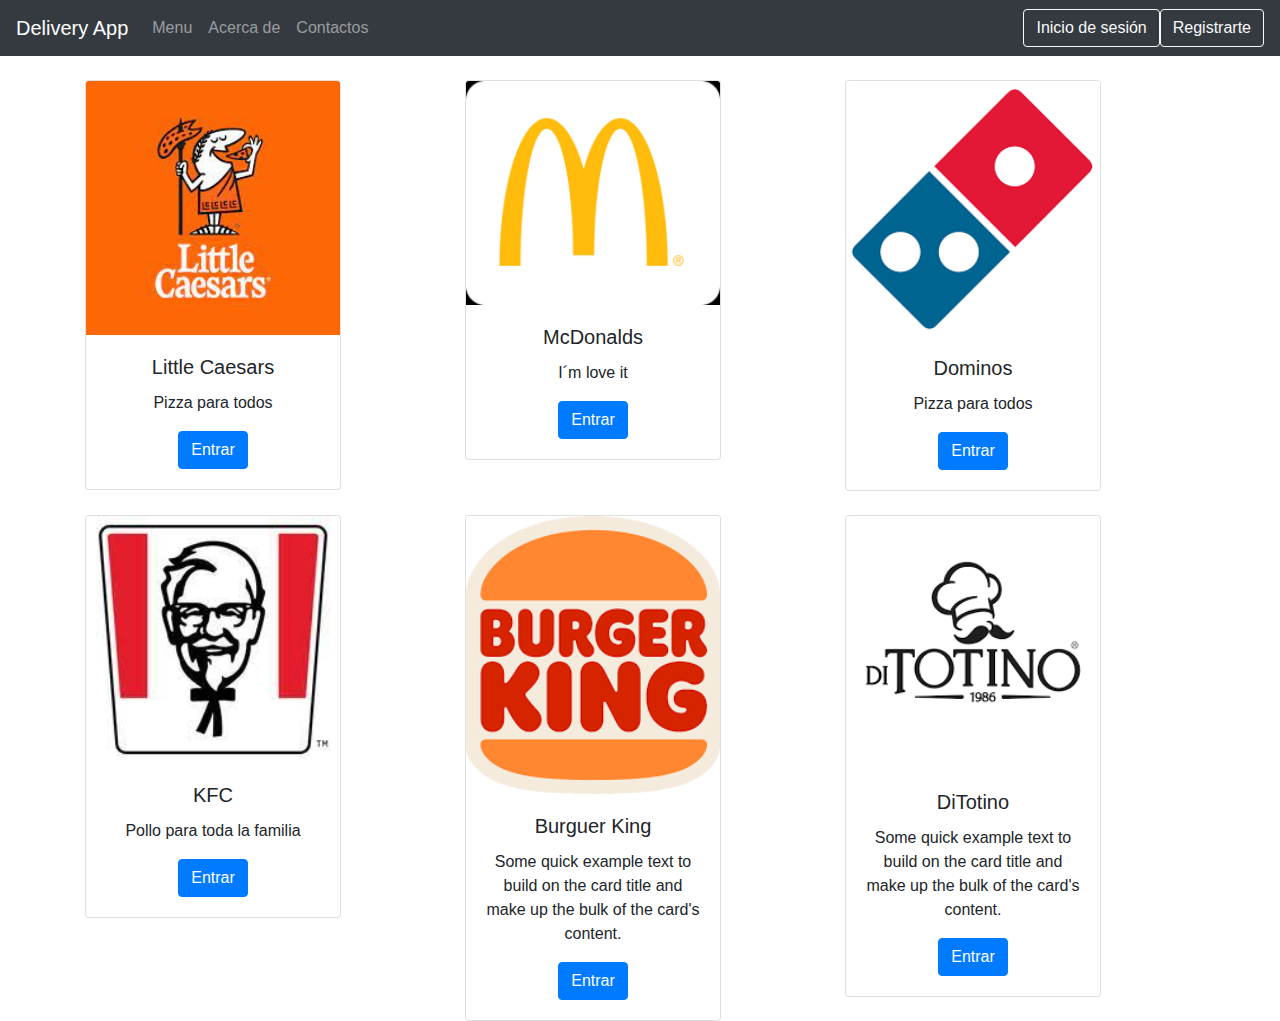
==== Proyecto FastFood/Menu.html @ 1f6e87af "Add files via upload" ====
<!DOCTYPE html>
<html lang="en">
<head>
    <meta charset="UTF-8">
    <meta name="viewport" content="width=device-width, initial-scale=1.0">
    <title>Delivery App Menu</title>
    <!-- Bootstrap CSS -->
    <link href="https://maxcdn.bootstrapcdn.com/bootstrap/4.5.2/css/bootstrap.min.css" rel="stylesheet">
    <!-- Custom CSS -->
    <link href="css/styles.css" rel="stylesheet">
</head>
<body>
    <!-- Navbar -->
    <nav class="navbar navbar-expand-lg navbar-dark bg-dark fixed-top">
    <a class="navbar-brand" href="Menu.html">Delivery App</a>
    <button class="navbar-toggler" type="button" data-toggle="collapse" data-target="#navbarSupportedContent" aria-controls="navbarSupportedContent" aria-expanded="false" aria-label="Toggle navigation">
      <span class="navbar-toggler-icon"></span>
    </button>
  
    <div class="collapse navbar-collapse" id="navbarSupportedContent">
      <ul class="navbar-nav mr-auto">
        <li class="nav-item">
          <a class="nav-link" href="Menu.html">Menu</a>
        </li>
        <li class="nav-item">
          <a class="nav-link" href="#">Acerca de</a>
        </li>
        <li class="nav-item">
          <a class="nav-link" href="#">Contactos</a>
        </li>
      </ul>
      <a class="btn btn-outline-light my-2 my-sm-0" href="login.html">Inicio de sesión</a>
      <a class="btn btn-outline-light my-2 my-sm-0" href="Registro.html">Registrarte</a>
    </div>
    </nav>
    

    <br>
    <div class="container text-center">
        <div class="row align-items-start">
          <div class="col">
            <div class="card" style="width: 16rem;">
                <img src="IMG/cesar.jpg" class="card-img-top" width="100">
                <div class="card-body">
                  <h5 class="card-title">Little Caesars</h5>
                  <p class="card-text">Pizza para todos</p>
                  <a href="MenoPizza.html" class="btn btn-primary">Entrar</a>
                  
                    </div>
                </div>
            </div>
          <div class="col">
            <div class="card" style="width: 16rem;">
                <img src="IMG/MAC.png" class="card-img-top" width="100">
                <div class="card-body">
                  <h5 class="card-title">McDonalds</h5>
                  <p class="card-text">I´m love it</p>
                  <a href="MenuMcDonals.html" class="btn btn-primary">Entrar</a>
                </div>
              </div>
            </div>
          <div class="col">
            <div class="card" style="width: 16rem;">
                <img src="IMG/Dominos.png" class="card-img-top" width="100">
                <div class="card-body">
                  <h5 class="card-title">Dominos</h5>
                  <p class="card-text">Pizza para todos</p>
                  <a href="MenoPizza.html" class="btn btn-primary">Entrar</a>
                </div>
              </div>
            </div>
          </div>
        </div>
      </div>
      <br>


      <div class="container text-center">
        <div class="row align-items-start">
          <div class="col">
            <div class="card" style="width: 16rem;">
                <img src="IMG/KFC.jpg" class="card-img-top" width="100">
                <div class="card-body">
                  <h5 class="card-title">KFC</h5>
                  <p class="card-text">Pollo para toda la familia</p>
                  <a href="MenuKfc.html" class="btn btn-primary">Entrar</a>
                    </div>
                </div>
            </div>
          <div class="col">
            <div class="card" style="width: 16rem;">
                <img src="IMG/King.png" class="card-img-top" width="100">
                <div class="card-body">
                  <h5 class="card-title">Burguer King</h5>
                  <p class="card-text">Some quick example text to build on the card title and make up the bulk of the card's content.</p>
                  <a href="MenuKfc.html" class="btn btn-primary">Entrar</a>
                </div>
              </div>
            </div>
          <div class="col">
            <div class="card" style="width: 16rem;">
                <img src="IMG/totino.png" class="card-img-top" width="100">
                <div class="card-body">
                  <h5 class="card-title">DiTotino</h5>
                  <p class="card-text">Some quick example text to build on the card title and make up the bulk of the card's content.</p>
                  <a href="MenuMcDonals.html" class="btn btn-primary">Entrar</a>
                </div>
              </div>
            </div>
          </div>
        </div>
      </div>







    <!-- Bootstrap JS -->
<script src="https://ajax.googleapis.com/ajax/libs/jquery/3.5.1/jquery.min.js"></script>
<script src="https://cdnjs.cloudflare.com/ajax/libs/popper.js/1.16.0/umd/popper.min.js"></script>
<script src="https://maxcdn.bootstrapcdn.com/bootstrap/4.5.2/js/bootstrap.min.js"></script>
</body>
</html>
---- Proyecto FastFood/css/styles.css ----
/* Custom Styles */

  body {
    padding-top: 56px; /* Adjust based on navbar height */
  }
  
  footer {
    position: fixed;
    width: 100%;
    bottom: 0;
  }
  
  /* Additional custom styles can be added here */
/*
  form #img{
    background-image: url(../IMG/Fondo.jpg);
    background-size: cover;
    flex-direction: row;
    width: 100%;
    height: 180vh;
    background-position: center;
  }
  */
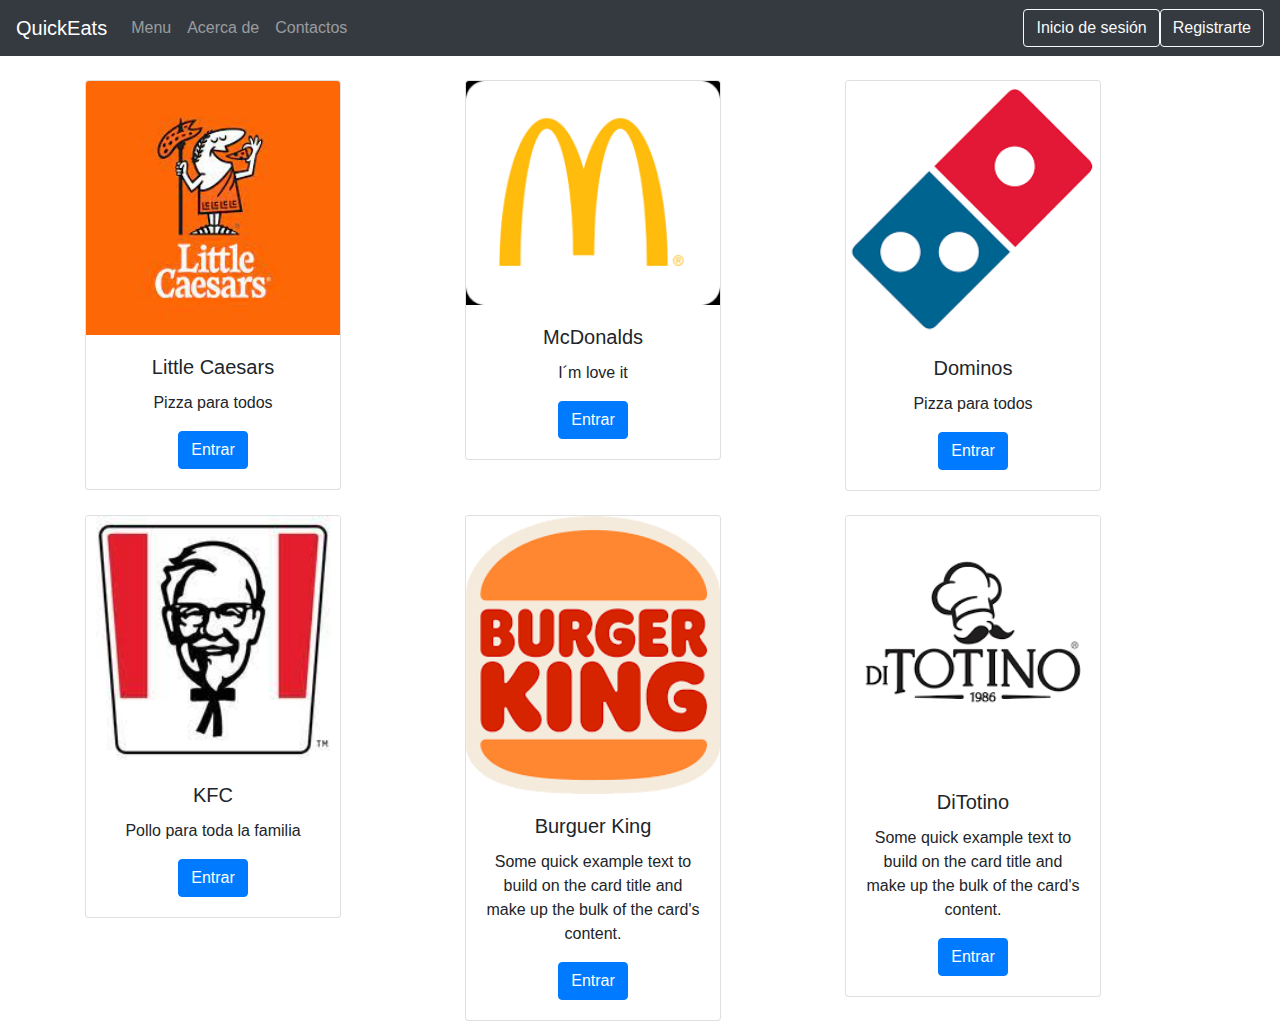
==== commit 9a7ffa89: "Add files via upload" ====
--- a/Proyecto FastFood/Menu.html
+++ b/Proyecto FastFood/Menu.html
@@ -3,7 +3,7 @@
 <head>
     <meta charset="UTF-8">
     <meta name="viewport" content="width=device-width, initial-scale=1.0">
-    <title>Delivery App Menu</title>
+    <title>Menu</title>
     <!-- Bootstrap CSS -->
     <link href="https://maxcdn.bootstrapcdn.com/bootstrap/4.5.2/css/bootstrap.min.css" rel="stylesheet">
     <!-- Custom CSS -->
@@ -12,7 +12,7 @@
 <body>
     <!-- Navbar -->
     <nav class="navbar navbar-expand-lg navbar-dark bg-dark fixed-top">
-    <a class="navbar-brand" href="Menu.html">Delivery App</a>
+    <a class="navbar-brand" href="index.html">QuickEats</a>
     <button class="navbar-toggler" type="button" data-toggle="collapse" data-target="#navbarSupportedContent" aria-controls="navbarSupportedContent" aria-expanded="false" aria-label="Toggle navigation">
       <span class="navbar-toggler-icon"></span>
     </button>
@@ -23,7 +23,7 @@
           <a class="nav-link" href="Menu.html">Menu</a>
         </li>
         <li class="nav-item">
-          <a class="nav-link" href="#">Acerca de</a>
+          <a class="nav-link" href="AcercaDe.html">Acerca de</a>
         </li>
         <li class="nav-item">
           <a class="nav-link" href="#">Contactos</a>
